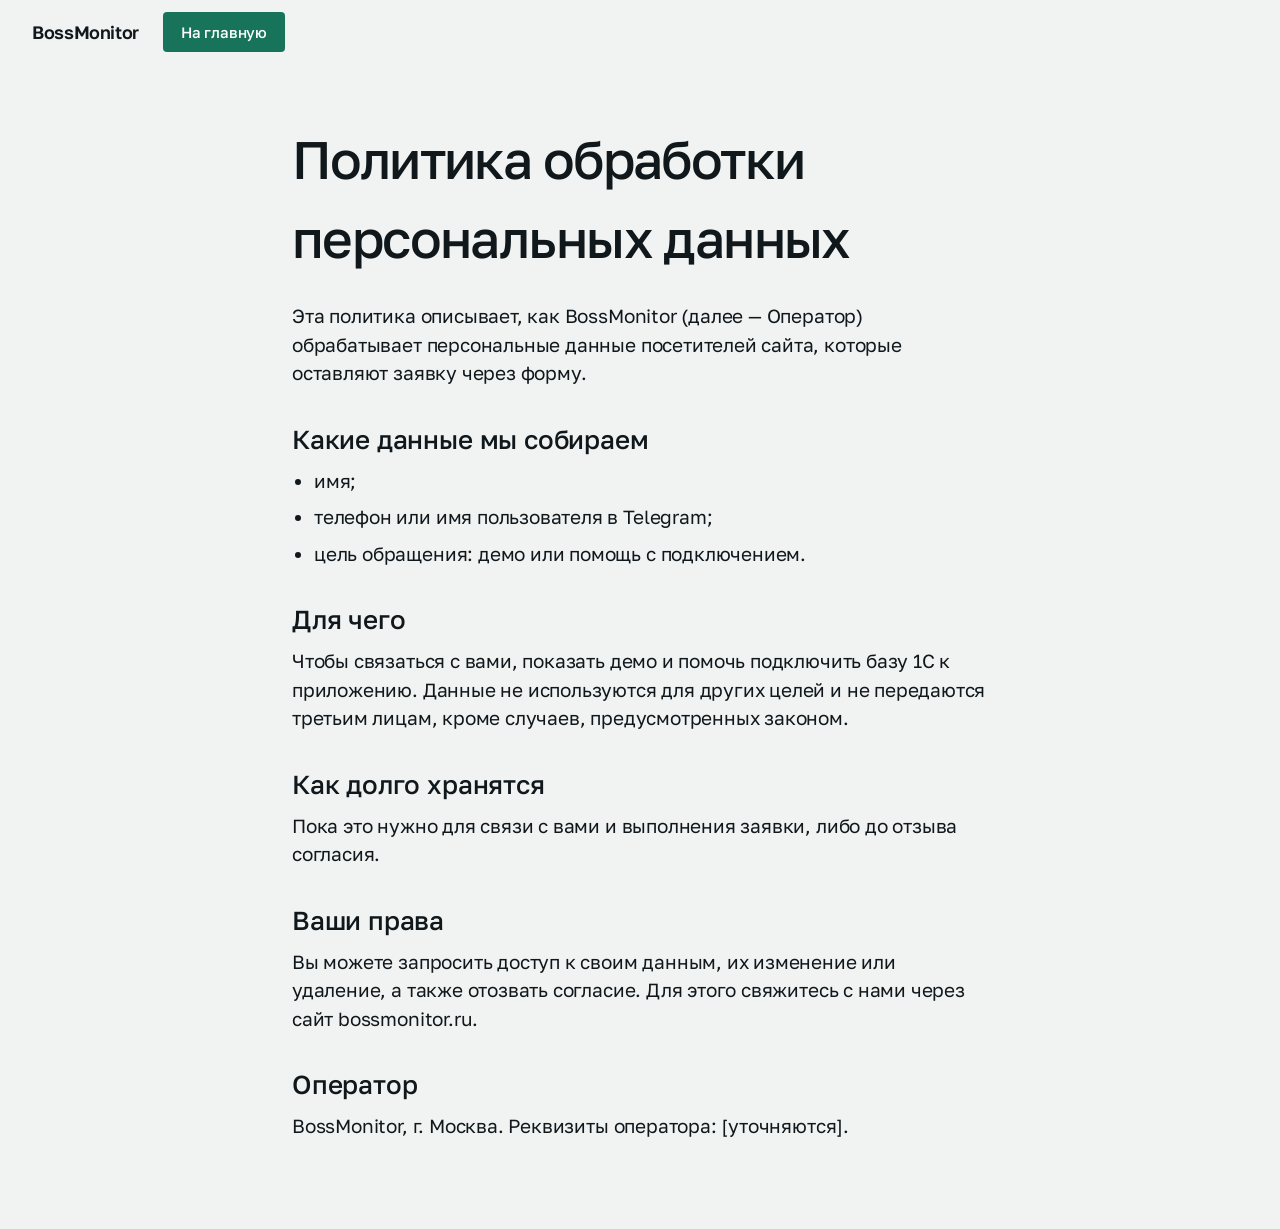
==== privacy.html @ a2acd20f "init: landing for BossMonitor Co-Authored-By: Claude Sonnet 5.5 <noreply@anthropic.com>" ====
<!DOCTYPE html>
<html lang="ru">
<head>
<meta charset="utf-8">
<meta name="viewport" content="width=device-width, initial-scale=1">
<title>Политика обработки персональных данных | BossMonitor</title>
<meta name="robots" content="noindex">
<link href="https://fonts.googleapis.com/css2?family=Golos+Text:wght@400;500;600&display=swap" rel="stylesheet">
<link rel="stylesheet" href="styles.css">
</head>
<body>
<header class="header"><div class="header__inner"><a class="brand" href="./"><span>BossMonitor</span></a><a class="btn btn--head" href="./"><span>На главную</span></a></div></header>
<main class="legal">
  <h1>Политика обработки персональных данных</h1>
  <p>Эта политика описывает, как BossMonitor (далее — Оператор) обрабатывает персональные данные посетителей сайта, которые оставляют заявку через форму.</p>
  <h2>Какие данные мы собираем</h2>
  <ul><li>имя;</li><li>телефон или имя пользователя в Telegram;</li><li>цель обращения: демо или помощь с подключением.</li></ul>
  <h2>Для чего</h2>
  <p>Чтобы связаться с вами, показать демо и помочь подключить базу 1С к приложению. Данные не используются для других целей и не передаются третьим лицам, кроме случаев, предусмотренных законом.</p>
  <h2>Как долго хранятся</h2>
  <p>Пока это нужно для связи с вами и выполнения заявки, либо до отзыва согласия.</p>
  <h2>Ваши права</h2>
  <p>Вы можете запросить доступ к своим данным, их изменение или удаление, а также отозвать согласие. Для этого свяжитесь с нами через сайт bossmonitor.ru.</p>
  <h2>Оператор</h2>
  <p>BossMonitor, г. Москва. Реквизиты оператора: [уточняются].</p>
</main>
</body>
</html>
---- styles.css ----
/* BossMonitor — отчёты 1С на телефоне */
:root {
  --bg: #F1F3F2;
  --surface: #E3E8E6;
  --ink: #10181C;
  --muted: #55616A;
  --accent: #17745A;
  --accent-ink: #FFFFFF;
  --field-1: #D2E2DA;
  --field-1-ink: #10181C;
  --ui-bg: #FFFFFF;
  --ui-line: #D3DAD8;
  --ui-soft: #F1F4F3;
  --ui-warn: #8A1C14;
  --ui-warn-bg: #F7DCD8;

  --m: 32px;
  --r: 4px;
  --ease: cubic-bezier(.2, .8, .2, 1);

  --step-small: clamp(0.875rem, 0.84rem + 0.1vw, 0.9375rem);
  --step-body: clamp(1.0625rem, 1rem + 0.25vw, 1.1875rem);
  --step-lead: clamp(1.25rem, 1.1rem + 0.7vw, 1.625rem);
  --step-head: clamp(2rem, 0.9rem + 3vw, 3.5rem);
  --step-display: clamp(2.25rem, 1rem + 4.6vw, 4.75rem);
  --step-mega: clamp(3.25rem, 1rem + 8vw, 8rem);
}

*, *::before, *::after { box-sizing: border-box; }
html { scroll-behavior: auto; -webkit-text-size-adjust: 100%; }
body {
  margin: 0;
  background: var(--bg);
  color: var(--ink);
  font-family: 'Golos Text', system-ui, -apple-system, 'Segoe UI', Arial, sans-serif;
  font-size: var(--step-body);
  line-height: 1.5;
  letter-spacing: -0.01em;
  font-weight: 400;
  overflow-x: clip;
}
img, svg { display: block; max-width: 100%; }
a { color: inherit; }
p { margin: 0; }
h1, h2, h3 { margin: 0; font-weight: 500; }
ul, ol { margin: 0; padding: 0; list-style: none; }
button, input { font: inherit; color: inherit; letter-spacing: inherit; }
button { cursor: pointer; background: none; border: 0; padding: 0; }
::selection { background: var(--accent); color: var(--accent-ink); }
:focus-visible { outline: 3px solid var(--accent); outline-offset: 3px; }
.sr { position: absolute; width: 1px; height: 1px; overflow: hidden; clip: rect(0 0 0 0); white-space: nowrap; }
[hidden] { display: none !important; }

.wrap { padding-inline: var(--m); max-width: 1920px; margin-inline: auto; }
.sec { padding-block: clamp(72px, 8vw, 120px); }
.h2 { font-size: var(--step-head); line-height: 1.08; letter-spacing: -0.03em; max-width: 18ch; }

/* ---------- buttons ---------- */
.btn {
  display: inline-flex; align-items: center; justify-content: center;
  min-height: 52px; padding: 0 28px;
  background: var(--accent); color: var(--accent-ink);
  text-decoration: none; font-weight: 500; font-size: var(--step-body);
  border-radius: var(--r);
  transition: transform .35s var(--ease), background-color .25s;
  will-change: transform;
}
.btn:hover { background: #0F5C46; }
.btn:active { transform: scale(.97); }
.btn--head { min-height: 40px; padding: 0 18px; font-size: 15px; }
.link { font-weight: 500; text-decoration: underline; text-decoration-thickness: 2px; text-underline-offset: 5px; transition: text-underline-offset .3s var(--ease); }
.link:hover { text-underline-offset: 9px; }

/* ---------- header ---------- */
.header { position: fixed; inset: 0 0 auto 0; z-index: 50; background: var(--bg); transition: transform .45s var(--ease); }
.header.is-hid { transform: translateY(-100%); }
.header__inner { height: 64px; display: flex; align-items: center; gap: 24px; padding-inline: var(--m); min-width: 0; }
.brand { display: inline-flex; align-items: center; gap: 10px; font-weight: 600; font-size: 18px; letter-spacing: -0.02em; text-decoration: none; flex-shrink: 0; color: var(--accent); }
.brand span { color: var(--ink); }
.nav { margin-left: auto; display: flex; gap: 28px; }
.nav a { font-size: 15px; font-weight: 500; text-decoration: none; white-space: nowrap; transition: color .2s; }
.nav a:hover { color: var(--accent); }

/* ---------- hero ---------- */
.hero { height: calc(100svh + 300vh); position: relative; }
.hero__stage {
  position: sticky; top: 0; height: 100svh; overflow: hidden;
  --fw: min(42vw, 640px);
  --fh: calc(var(--fw) * 9 / 16);
  --gap: 24px; --pk: 64px;
}
.hero__h1 {
  position: absolute; z-index: 3; left: var(--m); right: var(--m); top: 50%;
  transform: translateY(-50%);
  display: flex; justify-content: space-between; align-items: baseline;
  font-size: var(--step-head); line-height: 1.05; letter-spacing: -0.03em; font-weight: 500;
  pointer-events: none; white-space: nowrap;
}
.reel {
  position: absolute; left: 50%; top: 50%; z-index: 2;
  width: var(--fw);
  height: calc(var(--fh) + 2 * (var(--gap) + var(--pk)));
  transform: translate(-50%, -50%);
  overflow: hidden;
}
.reel__track { position: absolute; left: 0; right: 0; top: calc(var(--gap) + var(--pk)); will-change: transform; }
.frame { height: var(--fh); margin-bottom: var(--gap); transition: opacity .4s; }
.hero__foot { position: absolute; z-index: 3; left: var(--m); right: var(--m); bottom: 32px; display: flex; justify-content: space-between; align-items: flex-end; gap: 24px; pointer-events: none; }
.hero__foot > * { pointer-events: auto; }
.hero__lead { max-width: min(26vw, 380px); font-size: 18px; line-height: 1.45; }
.hero__act { display: flex; flex-direction: column; align-items: flex-end; gap: 16px; }

/* ---------- product fragments (data-ui) ---------- */
[data-ui] { background: var(--ui-bg); color: var(--ink); border: 1px solid var(--ui-line); border-radius: 12px; overflow: hidden; font-size: 14px; line-height: 1.4; letter-spacing: 0; }
.ui__bar { display: flex; align-items: center; justify-content: space-between; gap: 12px; padding: 12px 18px; background: var(--ui-soft); }
.ui__bar b { font-size: 15px; font-weight: 600; }
.chip { font-size: 13px; background: #fff; color: var(--muted); padding: 2px 10px; border-radius: 99px; white-space: nowrap; }
.ui__body { padding: 16px 20px; display: grid; grid-template-columns: 1fr 1.15fr; gap: 20px; align-items: center; height: calc(100% - 48px); }
.ui__lab { font-size: 14px; color: var(--muted); }
.ui__big { font-size: clamp(24px, 2vw, 30px); font-weight: 600; letter-spacing: -0.03em; line-height: 1.1; font-variant-numeric: tabular-nums; margin-top: 4px; }
.ui__sub { font-size: 14px; color: var(--muted); margin-top: 6px; }
.ui__sub.warn { color: var(--ui-warn); }
.rows li { display: flex; align-items: center; gap: 10px; padding: 9px 12px; margin-bottom: 6px; background: var(--ui-soft); border-radius: 6px; font-size: 14px; }
.rows li > span:first-of-type:not(.dot):not(.tag) { flex: 1; min-width: 0; }
.rows li .dot + span { flex: 1; }
.rows b { font-weight: 600; font-variant-numeric: tabular-nums; white-space: nowrap; }
.rows li.faded { opacity: .55; }
.dot { width: 10px; height: 10px; border-radius: 50%; flex: none; }
.d1 { background: var(--accent); } .d2 { background: #3C7DD9; } .d3 { background: #E0A100; }
.tag { font-size: 13px; padding: 1px 9px; border-radius: 99px; background: #E3E9E7; color: var(--muted); white-space: nowrap; }
.tag--late { background: var(--ui-warn-bg); color: var(--ui-warn); }
.tag--ok { background: #D3E8DD; color: #0F5A41; }
.split { display: flex; height: 10px; gap: 3px; margin-top: 14px; }
.split i { width: var(--w); border-radius: 3px; transform-origin: left; }
.split i:nth-child(1) { background: var(--accent); } .split i:nth-child(2) { background: #3C7DD9; } .split i:nth-child(3) { background: #E0A100; }
.bars { display: flex; gap: 8px; height: 100%; min-height: 130px; align-items: stretch; }
.bars span { flex: 1; position: relative; display: flex; flex-direction: column; justify-content: flex-end; align-items: center; gap: 3px; }
.bars em { font-style: normal; font-size: 13px; font-variant-numeric: tabular-nums; order: 0; color: var(--muted); }
.bars span::before { content: ''; order: 1; width: 100%; height: calc(var(--h) * .62); background: #A9C7BA; border-radius: 3px 3px 0 0; transform-origin: bottom; }
.bars span.top::before { background: var(--accent); }
.bars i { font-style: normal; font-size: 13px; order: 2; color: var(--muted); }
.ui__btn { display: inline-flex; align-items: center; justify-content: center; min-height: 40px; padding: 0 22px; background: var(--accent); color: #fff; border-radius: 8px; font-weight: 600; font-size: 15px; text-decoration: none; border: 0; transition: transform .3s var(--ease), background-color .2s; }
.ui__btn:hover { background: #0F5C46; }
.ui__btn:active { transform: scale(.97); }
.ui__btn--lg { min-height: 52px; width: 100%; font-size: 17px; }

/* hero reel: animate figures when a frame becomes active */
.js .frame .split i, .js .frame .bars span::before { transform: scaleX(.001); transition: transform .9s var(--ease); }
.js .frame .bars span::before { transform: scaleY(.001); }
.js .frame.is-on .split i { transform: none; }
.js .frame.is-on .bars span::before { transform: none; }
.js .frame.is-on .bars span:nth-child(2)::before { transition-delay: .05s; } .js .frame.is-on .bars span:nth-child(3)::before { transition-delay: .1s; }
.js .frame.is-on .bars span:nth-child(4)::before { transition-delay: .15s; } .js .frame.is-on .bars span:nth-child(5)::before { transition-delay: .2s; }
.js .frame.is-on .bars span:nth-child(6)::before { transition-delay: .25s; } .js .frame.is-on .bars span:nth-child(7)::before { transition-delay: .3s; }

/* ---------- words split + reveal ---------- */
.js [data-split] .w { display: inline-block; overflow: hidden; vertical-align: top; padding-bottom: .16em; margin-bottom: -.16em; }
.js [data-split] .wi { display: inline-block; transform: translateY(108%); transition: transform .95s var(--ease); transition-delay: calc(var(--i) * 70ms); }
.js [data-split].in .wi { transform: none; }
.js .rv { opacity: 0; transform: translateY(26px); transition: opacity .8s var(--ease), transform .9s var(--ease); transition-delay: var(--d, 0ms); }
.js .rv.in { opacity: 1; transform: none; }
.js .h1l { animation: inL 1.1s var(--ease) both .1s; }
.js .h1r { animation: inR 1.1s var(--ease) both .2s; }
.js .reel { animation: inUp 1.2s var(--ease) both .25s; }
.js .hero__foot { animation: inUp 1s var(--ease) both .5s; }
@keyframes inL { from { opacity: 0; transform: translateX(-60px); } }
@keyframes inR { from { opacity: 0; transform: translateX(60px); } }
@keyframes inUp { from { opacity: 0; translate: 0 40px; } }

/* ---------- features: command list ---------- */
.features .h2 { margin-bottom: 32px; }
.cmd { background: transparent; border: 0; border-radius: 0; overflow: visible; font-size: inherit; letter-spacing: inherit; }
.cmd__field { display: block; }
.cmd__field input {
  width: 100%; height: 1.9em; font-size: clamp(1.75rem, 3vw, 2.75rem);
  padding: 0 20px; background: var(--surface); border: 0; border-radius: var(--r); letter-spacing: -0.02em;
  outline-offset: 2px;
}
.cmd__field input::placeholder { color: var(--muted); opacity: 1; }
.cmd__list { margin-top: 28px; }
.cmd__list li {
  position: relative; display: grid; grid-template-columns: 1fr auto; align-items: center; column-gap: 20px;
  padding: 6px 20px; margin-inline: -20px; border-radius: var(--r);
  cursor: pointer; transition: background-color .3s var(--ease), color .3s;
}
.cmd__name { font-size: var(--step-display); line-height: 1.1; letter-spacing: -0.03em; font-weight: 500; }
.cmd kbd { font: inherit; font-size: clamp(1.25rem, 2vw, 1.75rem); font-weight: 500; width: 1.6em; height: 1.6em; display: grid; place-items: center; background: var(--surface); border-radius: 6px; transition: background-color .3s, color .3s; }
.cmd__desc { grid-column: 1 / -1; font-size: 17px; max-width: 52ch; max-height: 0; opacity: 0; overflow: hidden; transition: max-height .5s var(--ease), opacity .4s, padding .4s; }
.cmd__list li.is-sel { background: var(--accent); color: var(--accent-ink); }
.cmd__list li.is-sel kbd { background: rgba(255,255,255,.2); color: #fff; }
.cmd__list li.is-sel .cmd__desc { max-height: 90px; opacity: 1; padding: 6px 0 14px; }
.cmd__list li:not(.is-sel):hover { background: var(--surface); }
.cmd__none { font-size: var(--step-lead); padding: 24px 0; }
.cmd__none a { color: var(--accent); }

/* ---------- then ---------- */
.then { background: var(--bg); }
.then__head { display: grid; grid-template-columns: repeat(12, 1fr); gap: 24px; align-items: end; margin-bottom: 48px; }
.then__head .h2 { grid-column: 1 / span 8; max-width: 20ch; }
.then__lead { grid-column: 9 / span 4; font-size: 18px; max-width: 42ch; }
.then__tiles { display: grid; grid-template-columns: repeat(12, 1fr); gap: 8px; --th: clamp(320px, 34vw, 500px); }
.tile { margin: 0; display: flex; flex-direction: column; gap: 10px; }
.tile--a { grid-column: 1 / span 3; } .tile--b { grid-column: 4 / span 5; } .tile--c { grid-column: 9 / span 4; }
.pic { height: var(--th); overflow: hidden; border-radius: var(--r); background: var(--surface); }
.pic img { width: 100%; height: 100%; object-fit: cover; transform: scale(1.12); will-change: transform; filter: saturate(.85); }
.tile figcaption { font-size: var(--step-small); color: var(--muted); }
.tile--c .pocket { height: var(--th); background: var(--field-1); border-radius: var(--r); border: 0; display: grid; place-items: center; padding: 20px; overflow: hidden; }
.pocket { position: relative; }
.pocket > .ui__bar, .pocket > .ui__body { width: min(100%, 320px); }
.pocket > .ui__bar { border-radius: 12px 12px 0 0; background: var(--ui-soft); }
.pocket > .ui__body { display: block; background: #fff; border-radius: 0 0 12px 12px; height: auto; padding: 18px 18px 20px; }
.pocket { align-content: center; justify-items: center; gap: 0; }
.spark { margin-top: 18px; height: 70px; }
.spark svg { width: 100%; height: 100%; overflow: visible; }
.spark path { stroke-dasharray: 1; stroke-dashoffset: 1; transition: stroke-dashoffset 1.6s var(--ease) .3s; }
.js .tile--c.in .spark path { stroke-dashoffset: 0; }
.never { margin-top: clamp(112px, 9vw, 144px); }
.never li { display: grid; grid-template-columns: repeat(12, 1fr); gap: 24px; align-items: baseline; padding-block: 14px; }
.never b { grid-column: 1 / span 7; font-size: var(--step-display); line-height: 1.1; letter-spacing: -0.03em; font-weight: 500; }
.never span { grid-column: 9 / span 4; font-size: 18px; max-width: 40ch; }

/* ---------- connect (split slider) ---------- */
.connect { padding: 0; }
.connect__stage { position: relative; display: grid; grid-template-columns: 1fr 1fr; min-height: max(88svh, 620px); }
.connect__left { background: var(--field-1); color: var(--field-1-ink); padding: calc(var(--m) + 24px) var(--m) 150px; position: relative; }
.connect__right { background: var(--surface); display: grid; place-items: center; padding: 32px var(--m) 150px; }
.connect__clause { font-size: var(--step-head); line-height: 1.08; letter-spacing: -0.035em; font-weight: 500; max-width: 16ch; transition: opacity .25s, transform .35s var(--ease); }
.connect__clause.is-swap { opacity: 0; transform: translateY(12px); }
.connect__note { position: absolute; left: var(--m); bottom: 130px; max-width: 40ch; font-size: 17px; }
.fx { display: grid; width: min(440px, 100%); }
.fx__s { grid-area: 1 / 1; opacity: 0; transform: translateY(14px) scale(.985); pointer-events: none; transition: opacity .3s, transform .45s var(--ease); border-radius: 12px; }
.fx__s.is-on { opacity: 1; transform: none; pointer-events: auto; }
.fx .ui__body { display: block; height: auto; padding: 22px; }
.store__top { display: flex; align-items: center; gap: 16px; margin-bottom: 18px; }
.store__top svg { border-radius: 14px; }
.store__top b { display: block; font-size: 20px; font-weight: 600; }
.store__top span { color: var(--muted); font-size: 14px; }
.ext .rows { margin-bottom: 8px; }
.qr { display: grid; justify-items: center; text-align: center; gap: 14px; }
.qr svg { background: #fff; padding: 10px; border-radius: 8px; }
.qr .ui__sub { margin: 0; max-width: 34ch; }
.ui__body--cash2 .ui__big { margin-bottom: 14px; }
.connect__ctl { position: absolute; left: 28px; right: 28px; bottom: 28px; z-index: 3; }
.rng { position: relative; height: 32px; }
.rng__track, .rng__fill { position: absolute; left: 0; top: 12px; height: 8px; }
.rng__track { right: 0; background: rgba(16, 24, 28, .22); }
.rng__fill { width: var(--p, 0%); background: var(--ink); transition: width .3s var(--ease); }
.rng input { position: absolute; inset: 0; width: 100%; height: 32px; margin: 0; background: transparent; -webkit-appearance: none; appearance: none; cursor: pointer; }
.rng input::-webkit-slider-runnable-track { height: 32px; background: transparent; }
.rng input::-moz-range-track { height: 32px; background: transparent; }
.rng input::-webkit-slider-thumb { -webkit-appearance: none; width: 32px; height: 32px; background: var(--accent); border: 0; border-radius: 0; transition: transform .2s var(--ease); }
.rng input::-moz-range-thumb { width: 32px; height: 32px; background: var(--accent); border: 0; border-radius: 0; }
.rng input:active::-webkit-slider-thumb { transform: scale(1.12); }
.connect__names { display: grid; grid-template-columns: repeat(4, 1fr); margin-top: 12px; }
.connect__names li:nth-child(2), .connect__names li:nth-child(3) { text-align: center; }
.connect__names li:last-child { text-align: right; }
.connect__names button { font-size: 16px; color: var(--muted); padding: 8px 0; min-height: 44px; transition: color .25s; }
.connect__names li.is-on button { color: var(--ink); font-weight: 500; }

/* ---------- pricing ---------- */
.pricing .h2 { margin-bottom: 40px; }
.pr { display: grid; grid-template-columns: repeat(12, 1fr); gap: 24px; align-items: start; }
.pr__names { grid-column: 1 / span 6; display: flex; flex-direction: column; align-items: flex-start; }
.pr__names button { position: relative; font-size: var(--step-display); line-height: 1.12; letter-spacing: -0.035em; font-weight: 500; color: #6B777F; padding-left: 0; transition: color .3s, padding-left .45s var(--ease); text-align: left; }
.pr__names button::before { content: ''; position: absolute; left: 0; top: .5em; width: .3em; height: .3em; border-radius: 50%; background: var(--accent); transform: scale(.6); opacity: 0; transition: transform .4s var(--ease), opacity .3s; }
.pr__names button:hover { color: var(--ink); }
.pr__names button.is-sel { color: var(--ink); padding-left: .55em; }
.pr__names button.is-sel::before { transform: scale(1); opacity: 1; }
.pr__stage { grid-column: 8 / span 5; min-height: 420px; }
.pr__price { font-size: var(--step-mega); line-height: 1; letter-spacing: -0.04em; font-weight: 500; font-variant-numeric: tabular-nums; white-space: nowrap; }
.pr__cur { color: var(--accent); }
.pr__per { font-size: 18px; margin: 8px 0 20px; color: var(--muted); }
.pr__text { font-size: 18px; max-width: 46ch; margin-bottom: 14px; transition: opacity .2s; }
.pr__stage .btn { margin-top: 12px; }
.pr__stage.is-swap .pr__text, .pr__stage.is-swap .pr__per { opacity: 0; }

/* ---------- faq ---------- */
.faq__grid { display: grid; grid-template-columns: repeat(12, 1fr); gap: 24px; align-items: start; }
.faq__h { grid-column: 1 / span 4; position: sticky; top: 96px; }
.faq__list { grid-column: 5 / span 8; display: grid; gap: 8px; }
.faq details { background: var(--surface); border-radius: var(--r); transition: background-color .3s, color .3s; }
.faq summary { list-style: none; cursor: pointer; display: flex; align-items: center; justify-content: space-between; gap: 20px; min-height: 72px; padding: 14px 24px; font-size: 20px; font-weight: 500; line-height: 1.3; }
.faq summary::-webkit-details-marker { display: none; }
.faq summary::before, .faq summary::after { content: ''; order: 2; width: 16px; height: 3px; background: currentColor; flex: none; }
.faq summary::before { position: absolute; margin-left: 0; right: 24px; transform: rotate(90deg); transition: transform .4s var(--ease); }
.faq details { position: relative; }
.faq summary::after { margin-right: 0; }
.faq details[open] { background: var(--accent); color: var(--accent-ink); }
.faq details[open] summary::before { transform: rotate(0); }
.faq .ans { padding: 0 24px 24px; }
.faq .ans p { max-width: 52ch; font-size: 17px; }
.faq details[open] .ans { animation: ansIn .5s var(--ease) both; }
@keyframes ansIn { from { opacity: 0; transform: translateY(-8px); } }
.faq details:not([open]):hover { background: #D6DDDA; }

/* ---------- cta ---------- */
.cta { background: var(--accent); color: var(--accent-ink); min-height: 90svh; display: flex; }
.cta__grid { flex: 1; display: grid; grid-template-columns: repeat(12, 1fr); gap: 24px; padding: 96px var(--m) 40px; align-items: center; }
.cta__left { grid-column: 1 / span 6; align-self: stretch; display: flex; flex-direction: column; justify-content: flex-end; gap: 24px; }
.cta__h { font-size: var(--step-display); line-height: .94; letter-spacing: -0.045em; max-width: 8ch; }
.cta__p { font-size: 17px; max-width: 44ch; }
.dlg { grid-column: 8 / span 5; justify-self: end; width: min(440px, 100%); padding: 26px; display: grid; gap: 16px; box-shadow: 0 24px 60px rgba(0, 0, 0, .28); /* taste-skill-ignore: dialog */ font-size: 15px; }
.dlg__t { font-size: 22px; font-weight: 600; letter-spacing: -0.02em; }
.dlg__f { display: grid; gap: 6px; font-size: 14px; color: var(--muted); }
.dlg__f input[type="text"] { height: 48px; padding: 0 14px; font-size: 16px; color: var(--ink); background: #fff; border: 1px solid var(--ui-line); border-radius: 8px; }
.dlg__f input:focus-visible { outline: 3px solid var(--accent); outline-offset: 0; border-color: var(--accent); }
.seg { border: 0; margin: 0; padding: 4px; display: grid; grid-template-columns: 1fr 1fr; gap: 4px; background: var(--ui-soft); border-radius: 10px; }
.seg label { position: relative; }
.seg input { position: absolute; opacity: 0; inset: 0; cursor: pointer; }
.seg span { display: grid; place-items: center; text-align: center; min-height: 46px; padding: 4px 8px; border-radius: 7px; font-size: 14px; font-weight: 500; line-height: 1.2; transition: background-color .3s, color .3s; }
.seg input:checked + span { background: var(--accent); color: #fff; }
.seg input:focus-visible + span { outline: 3px solid var(--ink); outline-offset: 2px; }
.dlg__ok { display: flex; gap: 10px; align-items: flex-start; font-size: 14px; color: var(--muted); }
.dlg__ok input { width: 20px; height: 20px; margin: 1px 0 0; accent-color: var(--accent); flex: none; }
.dlg__ok a { color: var(--accent); }
.dlg__msg { min-height: 1.4em; font-size: 14px; color: var(--accent); }
.dlg__msg.err { color: var(--ui-warn); }

/* ---------- footer ---------- */
.foot { padding: 8px 10px 20px; background: var(--bg); }
.foot__grid { display: grid; grid-template-columns: repeat(12, 1fr); grid-auto-rows: 220px; gap: 8px; }
.ft { background: var(--surface); border-radius: var(--r); padding: 20px; display: flex; flex-direction: column; text-decoration: none; }
.ft--stmt { grid-column: 1 / span 4; justify-content: space-between; font-size: 24px; line-height: 1.2; letter-spacing: -0.02em; }
.ft--stmt small { font-size: var(--step-small); color: var(--muted); letter-spacing: 0; }
.ft--nav { grid-column: 5 / span 3; gap: 6px; font-size: 16px; }
.ft--nav a { text-decoration: none; width: fit-content; }
.ft--nav a:hover { color: var(--accent); }
.ft--time { grid-column: 8 / span 2; font-size: 16px; justify-content: space-between; }
.ft--time span { font-size: 28px; font-weight: 500; font-variant-numeric: tabular-nums; }
.ft--mail { grid-column: 10 / span 3; justify-content: flex-end; font-size: 20px; transition: background-color .3s; }
.ft--mail:hover { background: var(--field-1); }
.ft--word { grid-column: 1 / span 8; grid-row: 2; height: 320px; background: var(--ink); color: var(--bg); align-items: center; justify-content: center; font-size: clamp(3rem, 9vw, 9rem); font-weight: 500; letter-spacing: -0.05em; line-height: 1; overflow: hidden; }
.ft--go { grid-column: 9 / span 4; grid-row: 2; height: 320px; background: var(--accent); color: var(--accent-ink); justify-content: space-between; font-size: 28px; line-height: 1.15; letter-spacing: -0.02em; transition: background-color .3s; }
.ft--go:hover { background: #0F5C46; }
.ft--go svg { align-self: flex-end; transition: transform .45s var(--ease); }
.ft--go:hover svg { transform: translate(6px, -6px); }
.foot__cr { padding: 14px 10px 0; font-size: var(--step-small); color: var(--muted); max-width: 110ch; }

/* ---------- legal ---------- */
.legal { max-width: 760px; margin: 0 auto; padding: 120px var(--m) 80px; }
.legal h1 { font-size: var(--step-head); letter-spacing: -0.03em; margin-bottom: 24px; }
.legal h2 { font-size: var(--step-lead); margin: 32px 0 8px; }
.legal ul { list-style: disc; padding-left: 22px; }
.legal p, .legal li { margin-bottom: 8px; }

/* ================= breakpoints ================= */
@media (max-width: 1180px) { .nav { gap: 20px; } }
@media (max-width: 1100px) {
  .nav { display: none; }
  .btn--head { margin-left: auto; }
  .hero__stage { --fw: min(calc(100vw - 2 * var(--m)), 560px); --fh: calc(var(--fw) * 3 / 4); --gap: 14px; --pk: 26px; display: flex; flex-direction: column; padding-top: 76px; }
  .hero__h1 { position: static; transform: none; flex-direction: column; align-items: flex-start; font-size: clamp(2.25rem, 9vw, 4rem); margin: 0 var(--m); gap: 0; }
  .h1r { align-self: flex-end; }
  .reel { position: relative; left: auto; top: auto; transform: none; margin: 10px auto 0; }
  .js .reel { animation: none; }
  .hero__foot { position: static; flex-direction: column; align-items: flex-start; margin: 14px var(--m) 0; }
  .hero__lead { max-width: 60ch; font-size: 16px; }
  .hero__act { flex-direction: row; align-items: center; }
  .ui__body { grid-template-columns: 1fr; gap: 10px; padding: 12px 16px; align-content: center; }
  .ui__big { font-size: 28px; }
  .rows li { padding: 6px 10px; margin-bottom: 4px; }
  .bars { min-height: 90px; }
  .then__head { grid-template-columns: 1fr; }
  .then__head .h2, .then__lead { grid-column: 1; }
}
@media (max-width: 900px) {
  :root { --m: 16px; }
  .then__tiles { grid-template-columns: 1fr 1fr; --th: 62vw; }
  .tile--a { grid-column: 1; } .tile--b { grid-column: 2; } .tile--c { grid-column: 1 / -1; }
  .tile--c .pocket { height: auto; padding: 24px 16px; }
  .never li { grid-template-columns: 1fr; gap: 6px; }
  .never b, .never span { grid-column: 1; }
  .cmd__field input { height: 56px; font-size: 20px; }
  .cmd__name { font-size: 8.5vw; }
  .cmd__list li:not(.is-sel) .cmd__desc { display: none; }
  .cmd kbd { display: none; }
  .cmd__list li { padding: 8px 14px; margin-inline: -14px; }
  .connect__stage { grid-template-columns: 1fr; min-height: 0; }
  .connect__right { order: 1; min-height: 46svh; padding: 28px var(--m) 28px; }
  .connect__left { order: 3; padding: 32px var(--m) 32px; }
  .connect__ctl { position: relative; order: 2; left: auto; right: auto; bottom: auto; padding: 24px 28px; background: var(--field-1); margin-top: 0; }
  .connect__stage { display: flex; flex-direction: column; }
  .connect__clause { font-size: 9vw; max-width: 14ch; }
  .connect__note { position: static; margin-top: 20px; }
  .connect__names { grid-template-columns: 1fr 1fr; gap: 0 12px; }
  .connect__names li, .connect__names li:nth-child(n) { text-align: left; }
  .rng input::-webkit-slider-thumb { width: 40px; height: 40px; }
  .rng, .rng input { height: 40px; }
  .rng__track, .rng__fill { top: 16px; }
  .pr { grid-template-columns: 1fr; gap: 28px; }
  .pr__names, .pr__stage { grid-column: 1; }
  .pr__names button { font-size: 10vw; }
  .pr__price { font-size: 20vw; }
  .pr__stage { min-height: 0; }
  .pr__stage .btn { width: 100%; }
  .faq__grid { grid-template-columns: 1fr; }
  .faq__h, .faq__list { grid-column: 1; position: static; }
  .faq__list { gap: 6px; }
  .faq summary { font-size: 18px; min-height: 64px; padding: 12px 20px; }
  .faq summary::before { right: 20px; }
  .faq .ans { padding: 0 20px 20px; }
  .faq .ans p { font-size: 16px; }
  .cta { min-height: 84svh; }
  .cta__grid { grid-template-columns: 1fr; padding: 72px var(--m) 24px; gap: 28px; }
  .cta__left, .dlg { grid-column: 1; }
  .cta__left { justify-content: flex-start; align-self: start; }
  .cta__h { font-size: 13vw; }
  .dlg { justify-self: stretch; width: 100%; }
  .foot__grid { grid-template-columns: 1fr 1fr; grid-auto-rows: auto; gap: 6px; }
  .ft { padding: 20px; min-height: 150px; }
  .ft--word { grid-column: 1 / -1; grid-row: 1; height: 160px; min-height: 160px; font-size: 14vw; }
  .ft--go { grid-column: 1 / -1; grid-row: 2; height: 150px; min-height: 150px; }
  .ft--nav, .ft--mail, .ft--time, .ft--stmt { grid-column: auto; grid-row: auto; }
  .ft--stmt { grid-column: 1 / -1; font-size: 20px; }
  .legal { padding-top: 96px; }
}
@media (max-width: 560px) {
  .btn--head span { font-size: 14px; }
  .hero__act { flex-direction: column; align-items: stretch; width: 100%; }
  .hero__act .btn { width: 100%; }
  .hero__act .link { align-self: flex-start; }
  .ui__big { font-size: 24px; }
  .ft--mail { font-size: 16px; }
}
@media (max-width: 380px) { .brand span { font-size: 16px; } }

/* ---------- reduced motion ---------- */
@media (prefers-reduced-motion: reduce) {
  *, *::before, *::after { animation: none !important; transition-duration: .01ms !important; transition-delay: 0ms !important; }
  .js .rv, .js [data-split] .wi { opacity: 1; transform: none; }
  .hero { height: auto; }
  .hero__stage { position: relative; height: auto; min-height: 100svh; padding-bottom: 48px; }
  .reel__track { transform: none !important; }
  .frame:nth-child(n+2) { display: none; }
  .js .frame .split i, .js .frame .bars span::before { transform: none; }
  .spark path { stroke-dashoffset: 0; }
}

.frame .ui__big { font-size: clamp(22px, 1.7vw, 25px); }
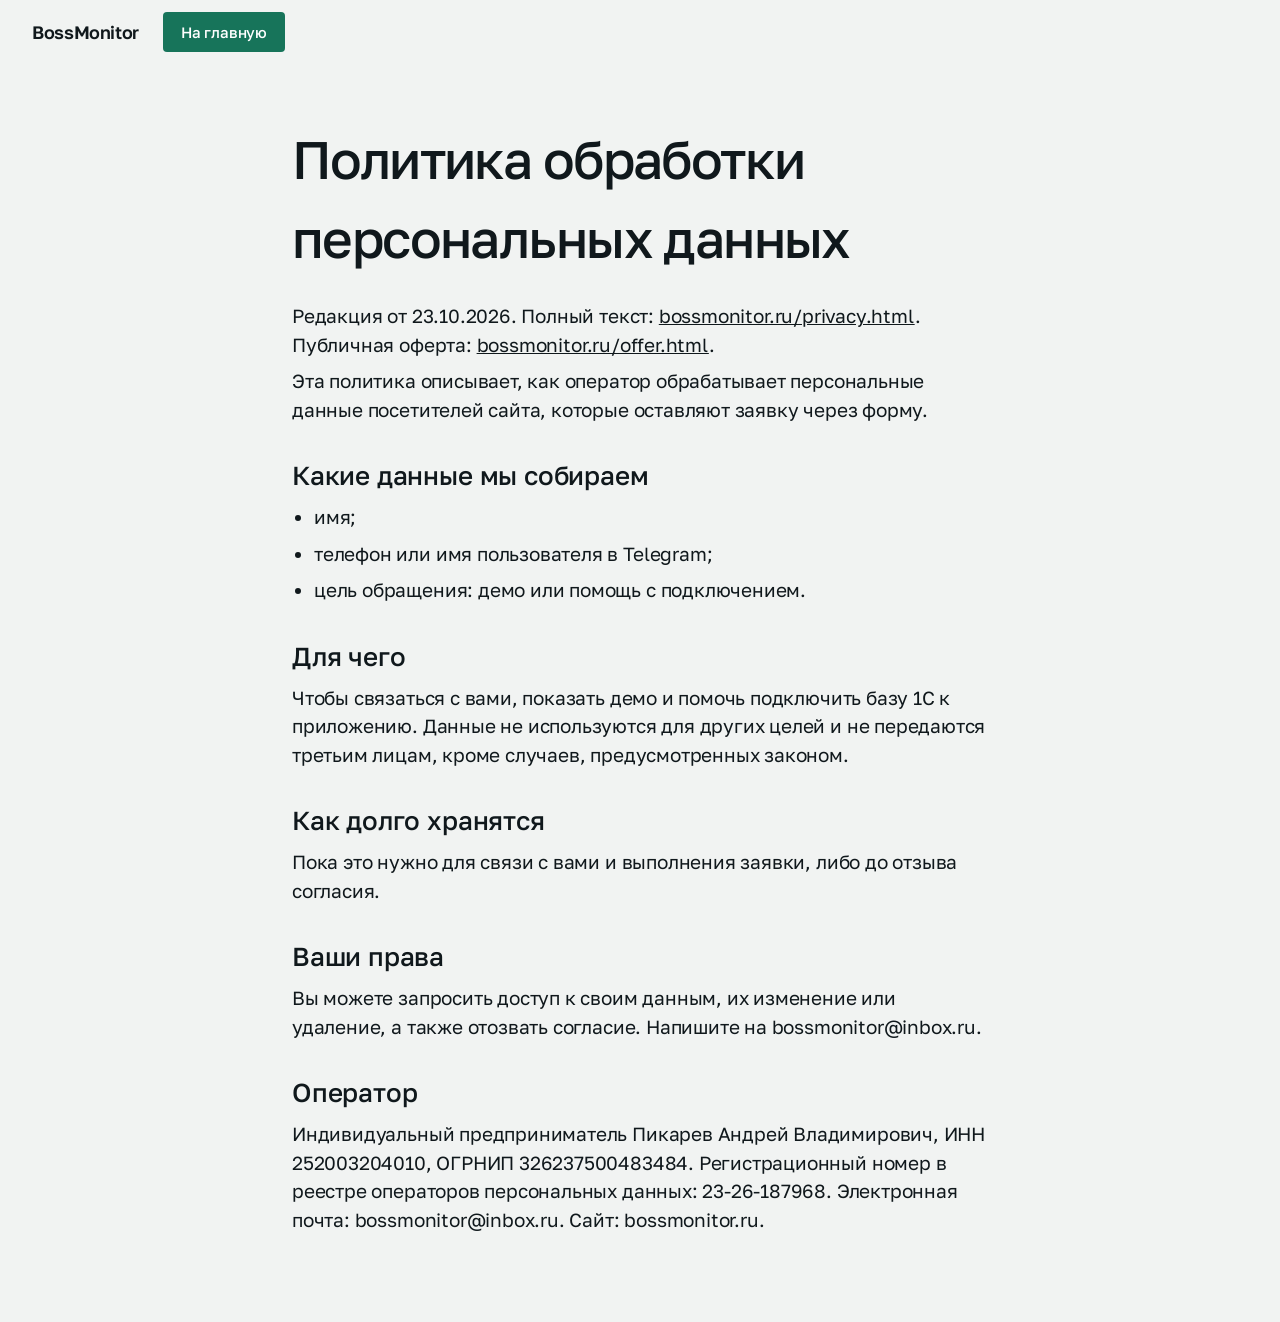
==== commit 969f6ef0: "Правки клиента: реальные ссылки и скриншоты отчётов, реквизиты, FAQ Co-Authored-By: Claude Sonnet 5." ====
--- a/privacy.html
+++ b/privacy.html
@@ -12,7 +12,8 @@
 <header class="header"><div class="header__inner"><a class="brand" href="./"><span>BossMonitor</span></a><a class="btn btn--head" href="./"><span>На главную</span></a></div></header>
 <main class="legal">
   <h1>Политика обработки персональных данных</h1>
-  <p>Эта политика описывает, как BossMonitor (далее — Оператор) обрабатывает персональные данные посетителей сайта, которые оставляют заявку через форму.</p>
+  <p>Редакция от 23.10.2026. Полный текст: <a href="https://bossmonitor.ru/privacy.html">bossmonitor.ru/privacy.html</a>. Публичная оферта: <a href="https://bossmonitor.ru/offer.html">bossmonitor.ru/offer.html</a>.</p>
+  <p>Эта политика описывает, как оператор обрабатывает персональные данные посетителей сайта, которые оставляют заявку через форму.</p>
   <h2>Какие данные мы собираем</h2>
   <ul><li>имя;</li><li>телефон или имя пользователя в Telegram;</li><li>цель обращения: демо или помощь с подключением.</li></ul>
   <h2>Для чего</h2>
@@ -20,9 +21,9 @@
   <h2>Как долго хранятся</h2>
   <p>Пока это нужно для связи с вами и выполнения заявки, либо до отзыва согласия.</p>
   <h2>Ваши права</h2>
-  <p>Вы можете запросить доступ к своим данным, их изменение или удаление, а также отозвать согласие. Для этого свяжитесь с нами через сайт bossmonitor.ru.</p>
+  <p>Вы можете запросить доступ к своим данным, их изменение или удаление, а также отозвать согласие. Напишите на bossmonitor@inbox.ru.</p>
   <h2>Оператор</h2>
-  <p>BossMonitor, г. Москва. Реквизиты оператора: [уточняются].</p>
+  <p>Индивидуальный предприниматель Пикарев Андрей Владимирович, ИНН 252003204010, ОГРНИП 326237500483484. Регистрационный номер в реестре операторов персональных данных: 23-26-187968. Электронная почта: bossmonitor@inbox.ru. Сайт: bossmonitor.ru.</p>
 </main>
 </body>
 </html>
--- a/styles.css
+++ b/styles.css
@@ -94,7 +94,7 @@
   transform: translateY(-50%);
   display: flex; justify-content: space-between; align-items: baseline;
   font-size: var(--step-head); line-height: 1.05; letter-spacing: -0.03em; font-weight: 500;
-  pointer-events: none; white-space: nowrap;
+  white-space: nowrap;
 }
 .reel {
   position: absolute; left: 50%; top: 50%; z-index: 2;
@@ -159,8 +159,8 @@
 .js [data-split].in .wi { transform: none; }
 .js .rv { opacity: 0; transform: translateY(26px); transition: opacity .8s var(--ease), transform .9s var(--ease); transition-delay: var(--d, 0ms); }
 .js .rv.in { opacity: 1; transform: none; }
-.js .h1l { animation: inL 1.1s var(--ease) both .1s; }
-.js .h1r { animation: inR 1.1s var(--ease) both .2s; }
+.js .h1l { animation: inL .7s var(--ease) both; }
+.js .h1r { animation: inR .7s var(--ease) both .05s; }
 .js .reel { animation: inUp 1.2s var(--ease) both .25s; }
 .js .hero__foot { animation: inUp 1s var(--ease) both .5s; }
 @keyframes inL { from { opacity: 0; transform: translateX(-60px); } }
@@ -334,7 +334,7 @@
 .ft--go:hover { background: #0F5C46; }
 .ft--go svg { align-self: flex-end; transition: transform .45s var(--ease); }
 .ft--go:hover svg { transform: translate(6px, -6px); }
-.foot__cr { padding: 14px 10px 0; font-size: var(--step-small); color: var(--muted); max-width: 110ch; }
+.foot__cr { padding: 14px 10px 0; font-size: var(--step-small); color: var(--muted); max-width: 75ch; }
 
 /* ---------- legal ---------- */
 .legal { max-width: 760px; margin: 0 auto; padding: 120px var(--m) 80px; }
@@ -437,3 +437,12 @@
 }
 
 .frame .ui__big { font-size: clamp(22px, 1.7vw, 25px); }
+
+.frame--img { display: flex; flex-direction: column; background: #F5F9F6; }
+.frame--img img { width: 100%; flex: 1; min-height: 0; object-fit: cover; object-position: top; display: block; }
+.fx__s--img { background: #F5F9F6; }
+.fx__s--img img { width: 100%; height: auto; aspect-ratio: 1080 / 570; display: block; }
+.pic--top img { object-position: top; }
+.cmd__list li.is-sel .cmd__desc { max-height: 150px; }
+.fx a:not(.ui__btn) { color: var(--accent); }
+.faq .ans a { color: inherit; text-decoration: underline; }
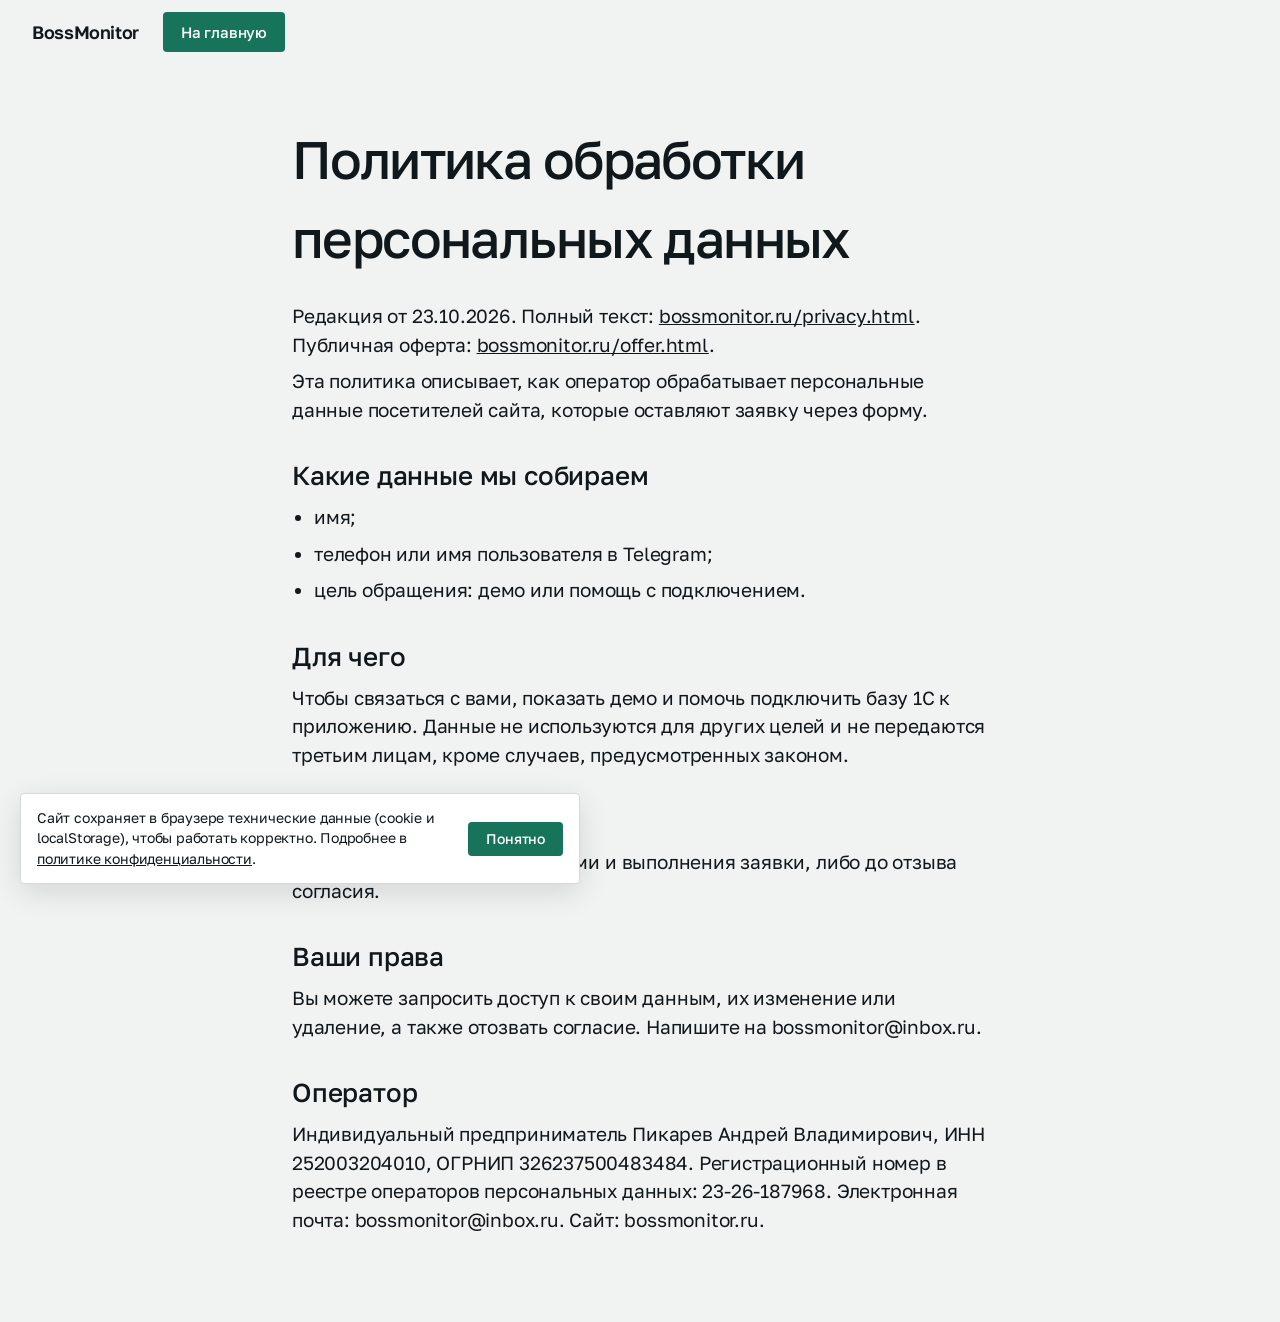
==== commit c141410d: "SEO: meta, canonical, Open Graph, JSON-LD, robots, sitemap, cookie notice, privacy page Co-Authored-" ====
--- a/privacy.html
+++ b/privacy.html
@@ -3,8 +3,19 @@
 <head>
 <meta charset="utf-8">
 <meta name="viewport" content="width=device-width, initial-scale=1">
-<title>Политика обработки персональных данных | BossMonitor</title>
-<meta name="robots" content="noindex">
+<title>Политика обработки персональных данных - BossMonitor</title>
+<meta name="description" content="Как BossMonitor обрабатывает персональные данные посетителей сайта, оставивших заявку через форму.">
+<meta name="robots" content="index, follow">
+<link rel="canonical" href="https://murzzsite.github.io/bossmonitor/privacy.html">
+<meta property="og:title" content="Политика обработки персональных данных - BossMonitor">
+<meta property="og:description" content="Как BossMonitor обрабатывает персональные данные посетителей сайта, оставивших заявку через форму.">
+<meta property="og:type" content="website">
+<meta property="og:url" content="https://murzzsite.github.io/bossmonitor/privacy.html">
+<meta property="og:locale" content="ru_RU">
+<meta property="og:site_name" content="BossMonitor">
+<meta name="twitter:card" content="summary">
+<meta name="twitter:title" content="Политика обработки персональных данных - BossMonitor">
+<meta name="twitter:description" content="Как BossMonitor обрабатывает персональные данные посетителей сайта, оставивших заявку через форму.">
 <link href="https://fonts.googleapis.com/css2?family=Golos+Text:wght@400;500;600&display=swap" rel="stylesheet">
 <link rel="stylesheet" href="styles.css">
 </head>
@@ -25,5 +36,6 @@
   <h2>Оператор</h2>
   <p>Индивидуальный предприниматель Пикарев Андрей Владимирович, ИНН 252003204010, ОГРНИП 326237500483484. Регистрационный номер в реестре операторов персональных данных: 23-26-187968. Электронная почта: bossmonitor@inbox.ru. Сайт: bossmonitor.ru.</p>
 </main>
+<script src="cookie.js" defer></script>
 </body>
 </html>
